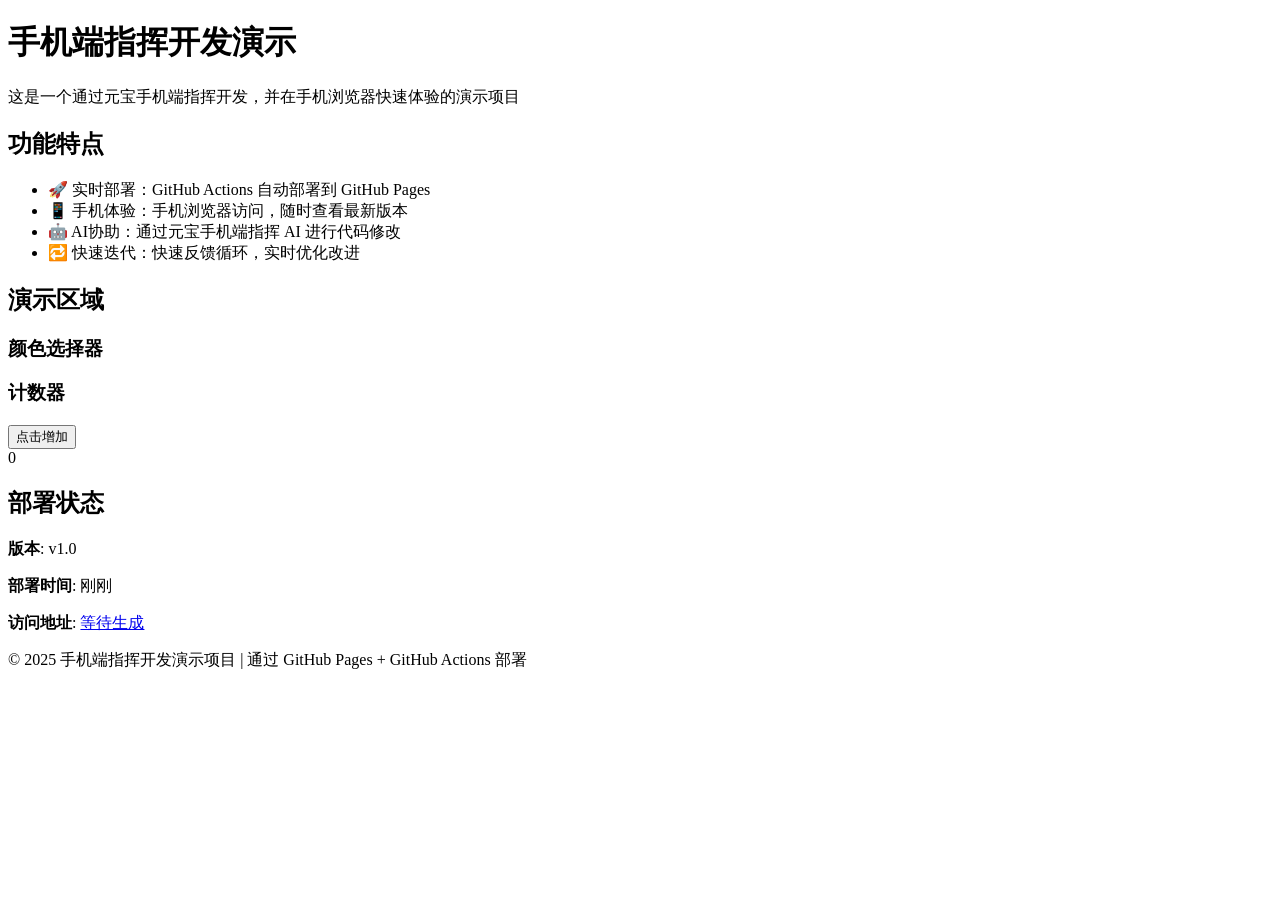
==== index.html @ 50cbeeb3 "Create index.html" ====
<!DOCTYPE html>
<html lang="zh-CN">
<head>
    <meta charset="UTF-8">
    <meta name="viewport" content="width=device-width, initial-scale=1.0">
    <title>手机端指挥开发演示</title>
    <link rel="stylesheet" href="style.css">
</head>
<body>
    <div class="container">
        <header>
            <h1>手机端指挥开发演示</h1>
            <p class="description">这是一个通过元宝手机端指挥开发，并在手机浏览器快速体验的演示项目</p>
        </header>
        
        <main>
            <section class="features">
                <h2>功能特点</h2>
                <ul>
                    <li><span class="feature-item">🚀 实时部署</span>：GitHub Actions 自动部署到 GitHub Pages</li>
                    <li><span class="feature-item">📱 手机体验</span>：手机浏览器访问，随时查看最新版本</li>
                    <li><span class="feature-item">🤖 AI协助</span>：通过元宝手机端指挥 AI 进行代码修改</li>
                    <li><span class="feature-item">🔁 快速迭代</span>：快速反馈循环，实时优化改进</li>
                </ul>
            </section>
            
            <section class="demo-area">
                <h2>演示区域</h2>
                <div class="demo-box">
                    <div class="color-picker">
                        <h3>颜色选择器</h3>
                    </div>
                    
                    <div class="counter">
                        <h3>计数器</h3>
                        <button id="counter-btn">点击增加</button>
                        <div id="counter-value">0</div>
                    </div>
                </div>
            </section>
            
            <section class="status">
                <h2>部署状态</h2>
                <div id="deployment-status">
                    <p><strong>版本</strong>: v1.0</p>
                    <p><strong>部署时间</strong>: <span id="deploy-time">刚刚</span></p>
                    <p><strong>访问地址</strong>: <a href="#" id="access-url">等待生成</a></p>
                </div>
            </section>
        </main>
        
        <footer>
            <p>© 2025 手机端指挥开发演示项目 | 通过 GitHub Pages + GitHub Actions 部署</p>
        </footer>
    </div>
    
    <script src="script.js"></script>
</body>
</html>
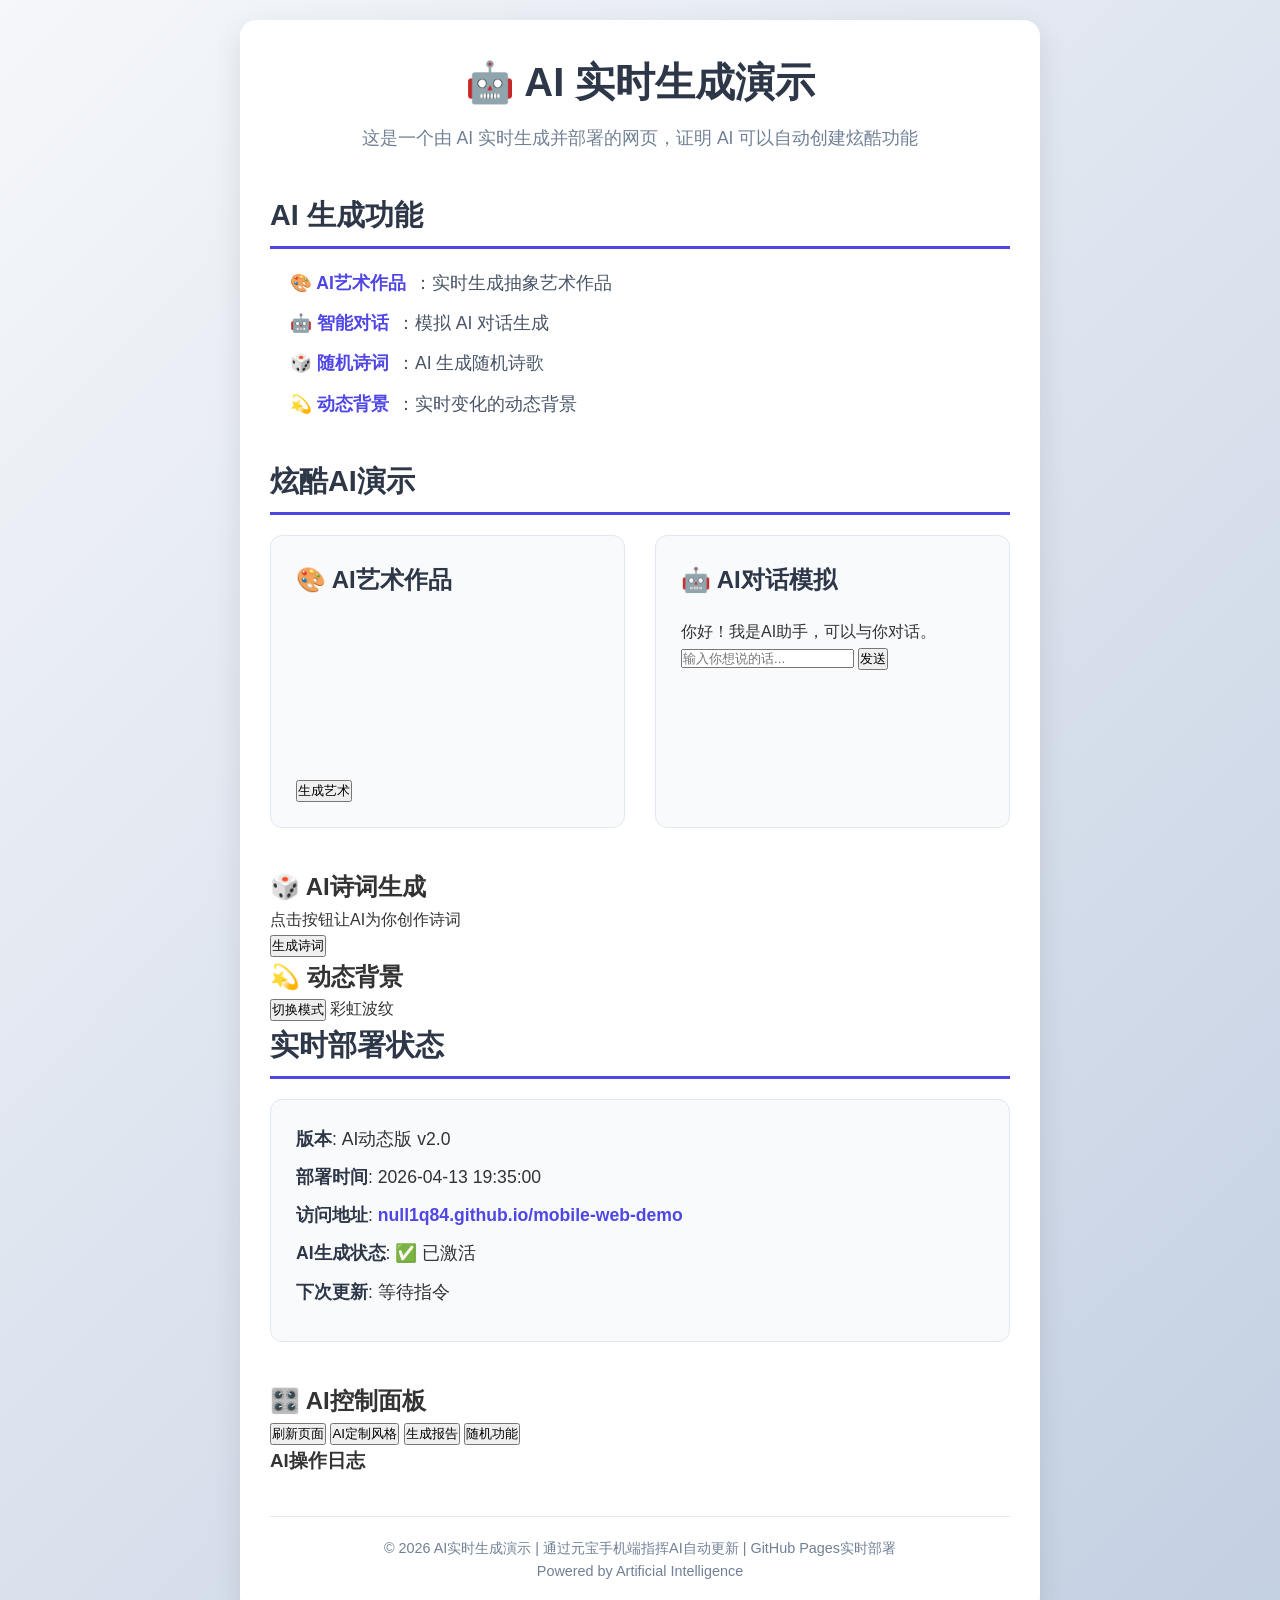
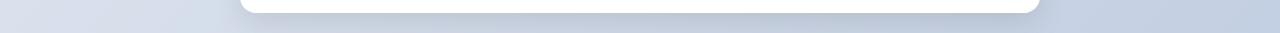
==== commit e245f731: "Update: Add AI-powered features" ====
--- a/index.html
+++ b/index.html
@@ -9,48 +9,93 @@
 <body>
     <div class="container">
         <header>
-            <h1>手机端指挥开发演示</h1>
-            <p class="description">这是一个通过元宝手机端指挥开发，并在手机浏览器快速体验的演示项目</p>
+            <h1>🤖 AI 实时生成演示</h1>
+            <p class="description">这是一个由 AI 实时生成并部署的网页，证明 AI 可以自动创建炫酷功能</p>
         </header>
         
         <main>
             <section class="features">
-                <h2>功能特点</h2>
+                <h2>AI 生成功能</h2>
                 <ul>
-                    <li><span class="feature-item">🚀 实时部署</span>：GitHub Actions 自动部署到 GitHub Pages</li>
-                    <li><span class="feature-item">📱 手机体验</span>：手机浏览器访问，随时查看最新版本</li>
-                    <li><span class="feature-item">🤖 AI协助</span>：通过元宝手机端指挥 AI 进行代码修改</li>
-                    <li><span class="feature-item">🔁 快速迭代</span>：快速反馈循环，实时优化改进</li>
+                    <li><span class="feature-item">🎨 AI艺术作品</span>：实时生成抽象艺术作品</li>
+                    <li><span class="feature-item">🤖 智能对话</span>：模拟 AI 对话生成</li>
+                    <li><span class="feature-item">🎲 随机诗词</span>：AI 生成随机诗歌</li>
+                    <li><span class="feature-item">💫 动态背景</span>：实时变化的动态背景</li>
                 </ul>
             </section>
             
             <section class="demo-area">
-                <h2>演示区域</h2>
+                <h2>炫酷AI演示</h2>
                 <div class="demo-box">
                     <div class="color-picker">
-                        <h3>颜色选择器</h3>
+                        <h3>🎨 AI艺术作品</h3>
+                        <div id="art-generator">
+                            <canvas id="art-canvas"></canvas>
+                            <button id="generate-art">生成艺术</button>
+                        </div>
                     </div>
                     
                     <div class="counter">
-                        <h3>计数器</h3>
-                        <button id="counter-btn">点击增加</button>
-                        <div id="counter-value">0</div>
+                        <h3>🤖 AI对话模拟</h3>
+                        <div id="ai-dialog">
+                            <p id="ai-response">你好！我是AI助手，可以与你对话。</p>
+                            <input type="text" id="user-input" placeholder="输入你想说的话...">
+                            <button id="send-message">发送</button>
+                        </div>
+                    </div>
+                </div>
+            </section>
+            
+            <section class="ai-poetry">
+                <h2>🎲 AI诗词生成</h2>
+                <div class="poetry-box">
+                    <div id="poetry-content">
+                        <p>点击按钮让AI为你创作诗词</p>
+                    </div>
+                    <button id="generate-poetry">生成诗词</button>
+                </div>
+            </section>
+            
+            <section class="dynamic-background">
+                <h2>💫 动态背景</h2>
+                <div id="background-animation">
+                    <div class="bg-canvas" id="bg-canvas"></div>
+                    <div class="bg-controls">
+                        <button id="bg-mode">切换模式</button>
+                        <span id="bg-mode-name">彩虹波纹</span>
                     </div>
                 </div>
             </section>
             
             <section class="status">
-                <h2>部署状态</h2>
+                <h2>实时部署状态</h2>
                 <div id="deployment-status">
-                    <p><strong>版本</strong>: v1.0</p>
-                    <p><strong>部署时间</strong>: <span id="deploy-time">刚刚</span></p>
-                    <p><strong>访问地址</strong>: <a href="#" id="access-url">等待生成</a></p>
+                    <p><strong>版本</strong>: AI动态版 v2.0</p>
+                    <p><strong>部署时间</strong>: <span id="deploy-time">2026-04-13 19:35:00</span></p>
+                    <p><strong>访问地址</strong>: <a href="https://null1q84.github.io/mobile-web-demo/" id="access-url">null1q84.github.io/mobile-web-demo</a></p>
+                    <p><strong>AI生成状态</strong>: ✅ 已激活</p>
+                    <p><strong>下次更新</strong>: <span id="next-update">等待指令</span></p>
+                </div>
+            </section>
+            
+            <section class="ai-control">
+                <h2>🎛️ AI控制面板</h2>
+                <div class="controls">
+                    <button id="ai-refresh">刷新页面</button>
+                    <button id="ai-customize">AI定制风格</button>
+                    <button id="ai-report">生成报告</button>
+                    <button id="ai-random">随机功能</button>
+                </div>
+                <div id="ai-log">
+                    <h3>AI操作日志</h3>
+                    <ul id="log-list"></ul>
                 </div>
             </section>
         </main>
         
         <footer>
-            <p>© 2025 手机端指挥开发演示项目 | 通过 GitHub Pages + GitHub Actions 部署</p>
+            <p>© 2026 AI实时生成演示 | 通过元宝手机端指挥AI自动更新 | GitHub Pages实时部署</p>
+            <p class="ai-powered">Powered by Artificial Intelligence</p>
         </footer>
     </div>
     
--- a/style.css
+++ b/style.css
@@ -0,0 +1,195 @@
+/* 基础样式 */
+* {
+    margin: 0;
+    padding: 0;
+    box-sizing: border-box;
+}
+
+body {
+    font-family: 'Segoe UI', Tahoma, Geneva, Verdana, sans-serif;
+    line-height: 1.6;
+    background: linear-gradient(135deg, #f5f7fa 0%, #c3cfe2 100%);
+    color: #333;
+    min-height: 100vh;
+    padding: 20px;
+}
+
+.container {
+    max-width: 800px;
+    margin: 0 auto;
+    background-color: white;
+    border-radius: 16px;
+    box-shadow: 0 10px 30px rgba(0, 0, 0, 0.1);
+    padding: 30px;
+}
+
+/* 头部样式 */
+header {
+    text-align: center;
+    margin-bottom: 40px;
+}
+
+h1 {
+    font-size: 2.5rem;
+    color: #2d3748;
+    margin-bottom: 10px;
+}
+
+.description {
+    font-size: 1.1rem;
+    color: #718096;
+    margin-bottom: 20px;
+}
+
+/* 功能特点 */
+.features {
+    margin-bottom: 40px;
+}
+
+.features h2 {
+    font-size: 1.8rem;
+    color: #2d3748;
+    margin-bottom: 20px;
+    border-bottom: 3px solid #4f46e5;
+    padding-bottom: 8px;
+}
+
+.features ul {
+    list-style: none;
+    padding-left: 20px;
+}
+
+.features li {
+    margin-bottom: 12px;
+    font-size: 1.1rem;
+    color: #4a5568;
+}
+
+.feature-item {
+    font-weight: bold;
+    color: #4f46e5;
+    margin-right: 8px;
+}
+
+/* 演示区域 */
+.demo-area {
+    margin-bottom: 40px;
+}
+
+.demo-area h2 {
+    font-size: 1.8rem;
+    color: #2d3748;
+    margin-bottom: 20px;
+    border-bottom: 3px solid #4f46e5;
+    padding-bottom: 8px;
+}
+
+.demo-box {
+    display: grid;
+    grid-template-columns: 1fr 1fr;
+    gap: 30px;
+    margin-bottom: 20px;
+}
+
+.color-picker, .counter {
+    background-color: #f8fafc;
+    padding: 25px;
+    border-radius: 12px;
+    border: 1px solid #e2e8f0;
+}
+
+.color-picker h3, .counter h3 {
+    font-size: 1.5rem;
+    color: #2d3748;
+    margin-bottom: 20px;
+}
+
+#counter-btn {
+    padding: 12px 24px;
+    background-color: #4f46e5;
+    color: white;
+    border: none;
+    border-radius: 8px;
+    font-size: 1rem;
+    cursor: pointer;
+    transition: background-color 0.3s;
+}
+
+#counter-btn:hover {
+    background-color: #4338ca;
+}
+
+#counter-value {
+    font-size: 2rem;
+    font-weight: bold;
+    color: #4f46e5;
+    margin-top: 15px;
+}
+
+/* 部署状态 */
+.status {
+    margin-bottom: 40px;
+}
+
+.status h2 {
+    font-size: 1.8rem;
+    color: #2d3748;
+    margin-bottom: 20px;
+    border-bottom: 3px solid #4f46e5;
+    padding-bottom: 8px;
+}
+
+#deployment-status {
+    background-color: #f8fafc;
+    padding: 25px;
+    border-radius: 12px;
+    border: 1px solid #e2e8f0;
+}
+
+#deployment-status p {
+    margin-bottom: 10px;
+    font-size: 1.1rem;
+}
+
+#deployment-status strong {
+    color: #2d3748;
+    font-weight: bold;
+}
+
+#access-url {
+    color: #4f46e5;
+    text-decoration: none;
+    font-weight: bold;
+}
+
+#access-url:hover {
+    text-decoration: underline;
+}
+
+/* 底部样式 */
+footer {
+    text-align: center;
+    margin-top: 40px;
+    padding-top: 20px;
+    border-top: 1px solid #e2e8f0;
+    color: #718096;
+}
+
+footer p {
+    font-size: 0.9rem;
+}
+
+/* 响应式设计 */
+@media (max-width: 768px) {
+    .demo-box {
+        grid-template-columns: 1fr;
+    }
+    
+    h1 {
+        font-size: 2rem;
+    }
+    
+    .container {
+        padding: 20px;
+    }
+}
